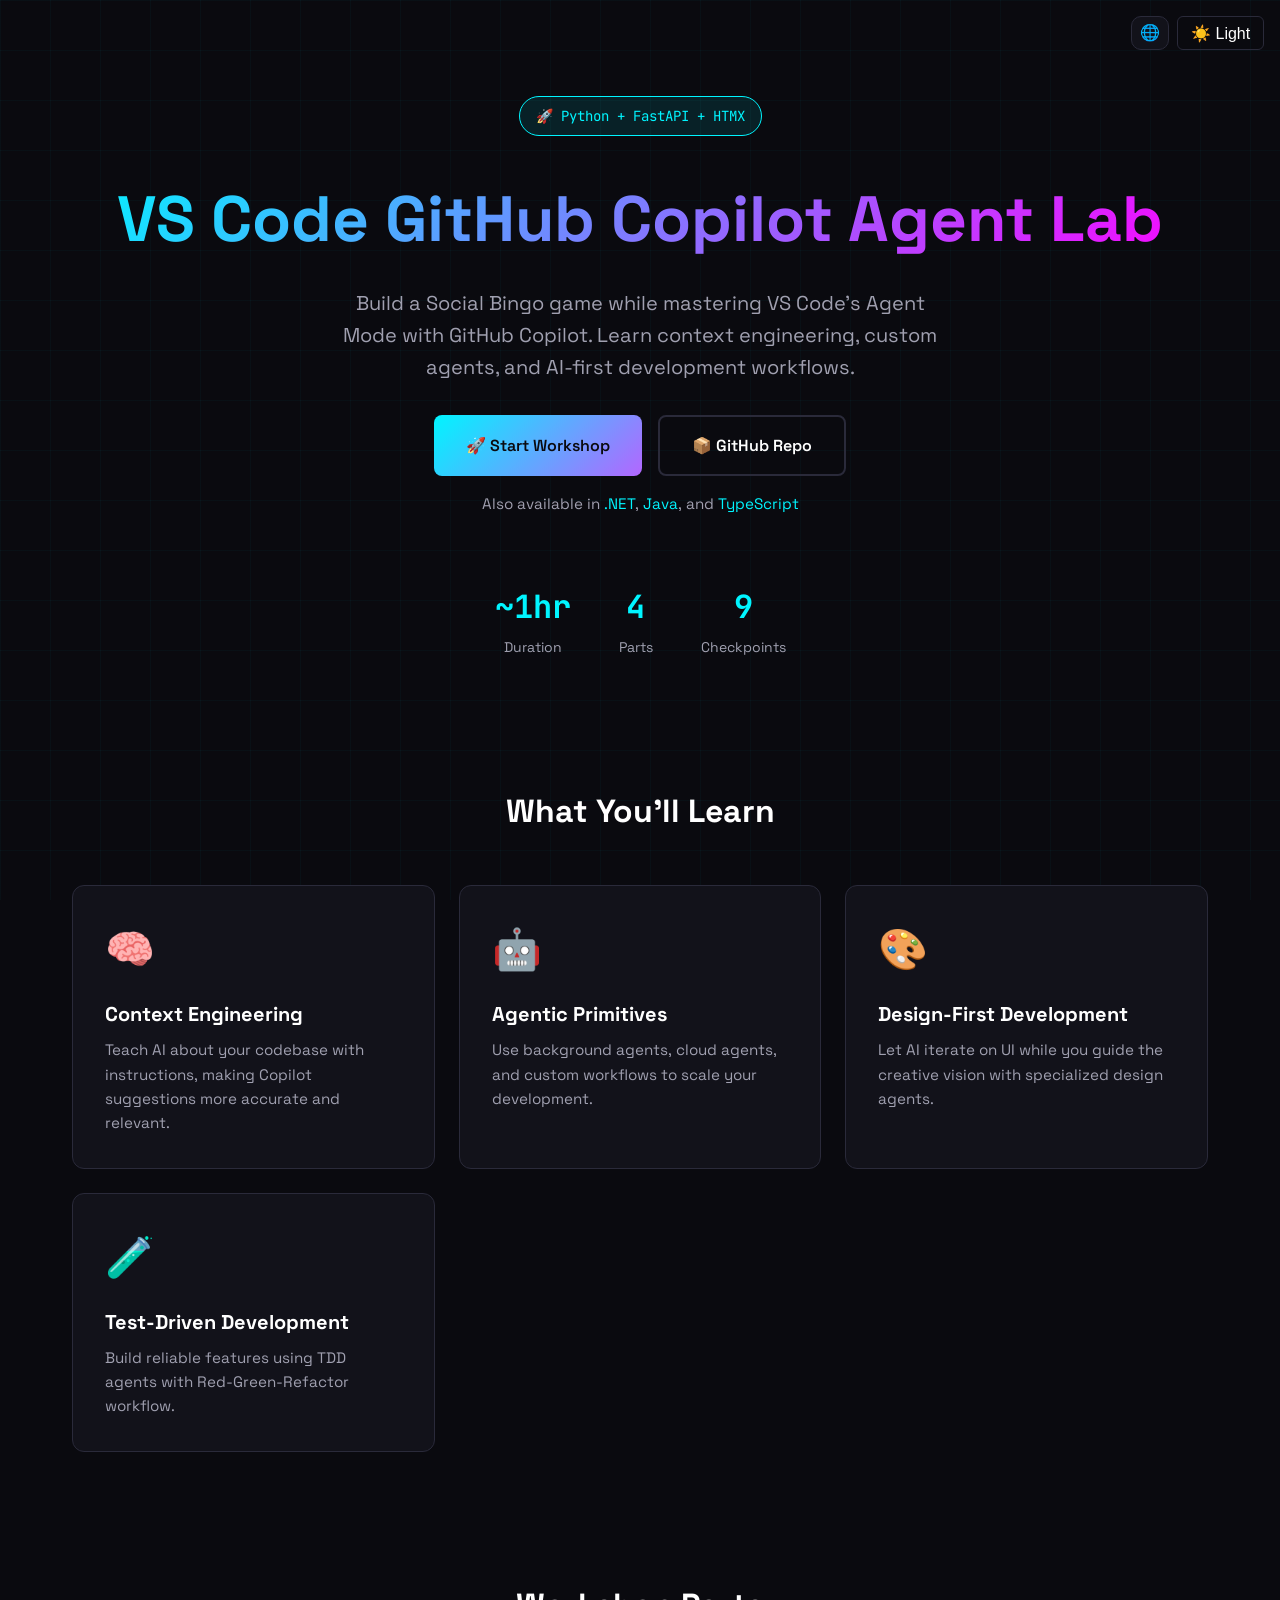
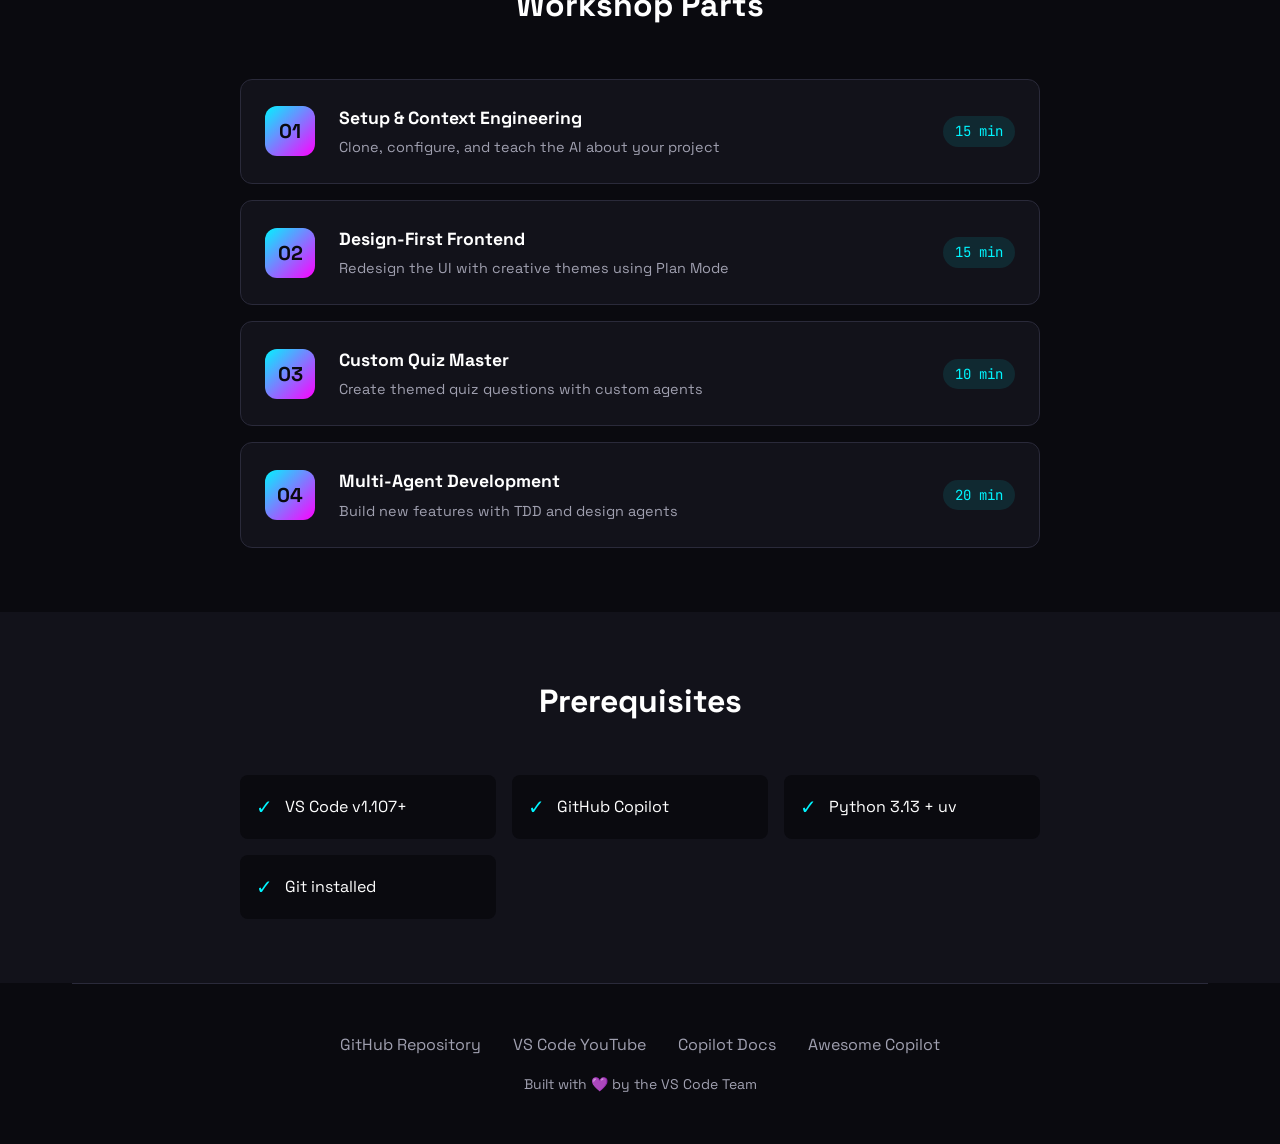
==== docs/index.html @ 02e46c15 "Initial commit" ====
<!DOCTYPE html>
<html lang="en">
<head>
    <!-- Google tag (gtag.js) -->
    <script async src="https://www.googletagmanager.com/gtag/js?id=G-LSC44NDPLQ"></script>
    <script>
      window.dataLayer = window.dataLayer || [];
      function gtag(){dataLayer.push(arguments);}
      gtag('js', new Date());
      gtag('config', 'G-LSC44NDPLQ');
    </script>
    <meta charset="UTF-8">
    <meta name="viewport" content="width=device-width, initial-scale=1.0">
    <title>VS Code GitHub Copilot Agent Lab | Python Edition</title>
    <link rel="preconnect" href="https://fonts.googleapis.com">
    <link rel="preconnect" href="https://fonts.gstatic.com" crossorigin>
    <link href="https://fonts.googleapis.com/css2?family=JetBrains+Mono:wght@400;700&family=Space+Grotesk:wght@400;500;700&display=swap" rel="stylesheet">
    <link rel="alternate" hreflang="en" href="https://copilot-dev-days.github.io/agent-lab-python/">
    <link rel="alternate" hreflang="pt-BR" href="https://copilot-dev-days.github.io/agent-lab-python/pt_BR/">
    <link rel="alternate" hreflang="es" href="https://copilot-dev-days.github.io/agent-lab-python/es/">
    <link rel="alternate" hreflang="x-default" href="https://copilot-dev-days.github.io/agent-lab-python/">
    <link rel="stylesheet" href="styles.css">
    <link rel="stylesheet" href="light-theme.css">
    <script src="theme-toggle.js"></script>
</head>
<body>
    <div style="position:fixed;top:1rem;right:1rem;z-index:1000;display:flex;gap:0.5rem;align-items:center;">
        <div class="locale-picker" id="localePicker">
            <button type="button" class="locale-toggle" aria-haspopup="listbox" aria-expanded="false" aria-label="Select language">🌐</button>
            <ul role="listbox" aria-label="Language">
                <li role="option" data-locale="en" aria-selected="true" class="active">🇬🇧 English</li>
                <li role="option" data-locale="es" aria-selected="false">🇪🇸 Español</li>
                <li role="option" data-locale="pt-BR" aria-selected="false">🇧🇷 Português (Brasil)</li>
            </ul>
        </div>
        <button class="theme-toggle" onclick="toggleTheme()">☀️ Light</button>
    </div>
    <div class="container">
        <!-- Hero -->
        <section class="hero">
            <span class="hero-badge">🚀 Python + FastAPI + HTMX</span>
            <h1>VS Code GitHub Copilot Agent Lab</h1>
            <p class="hero-subtitle">
                Build a Social Bingo game while mastering VS Code's Agent Mode with GitHub Copilot. 
                Learn context engineering, custom agents, and AI-first development workflows.
            </p>
            <div class="hero-cta">
                <a href="step.html?step=00-overview" class="btn btn-primary">
                    🚀 Start Workshop
                </a>
                <a href="https://github.com/copilot-dev-days/agent-lab-python" class="btn btn-secondary">
                    📦 GitHub Repo
                </a>
            </div>
            <p class="hero-also">Also available in <a href="https://copilot-dev-days.github.io/agent-lab-dotnet/">.NET</a>, <a href="https://copilot-dev-days.github.io/agent-lab-java/">Java</a>, and <a href="https://copilot-dev-days.github.io/agent-lab-typescript/">TypeScript</a></p>
            <div class="stats">
                <div class="stat">
                    <div class="stat-value">~1hr</div>
                    <div class="stat-label">Duration</div>
                </div>
                <div class="stat">
                    <div class="stat-value">4</div>
                    <div class="stat-label">Parts</div>
                </div>
                <div class="stat">
                    <div class="stat-value">9</div>
                    <div class="stat-label">Checkpoints</div>
                </div>
            </div>
        </section>

        <!-- Features -->
        <section class="features">
            <h2 class="section-title">What You'll Learn</h2>
            <div class="features-grid">
                <div class="feature-card">
                    <div class="feature-icon">🧠</div>
                    <h3>Context Engineering</h3>
                    <p>Teach AI about your codebase with instructions, making Copilot suggestions more accurate and relevant.</p>
                </div>
                <div class="feature-card">
                    <div class="feature-icon">🤖</div>
                    <h3>Agentic Primitives</h3>
                    <p>Use background agents, cloud agents, and custom workflows to scale your development.</p>
                </div>
                <div class="feature-card">
                    <div class="feature-icon">🎨</div>
                    <h3>Design-First Development</h3>
                    <p>Let AI iterate on UI while you guide the creative vision with specialized design agents.</p>
                </div>
                <div class="feature-card">
                    <div class="feature-icon">🧪</div>
                    <h3>Test-Driven Development</h3>
                    <p>Build reliable features using TDD agents with Red-Green-Refactor workflow.</p>
                </div>
            </div>
        </section>

        <!-- Workshop Parts -->
        <section class="workshop">
            <h2 class="section-title">Workshop Parts</h2>
            <div class="parts-list">
                <a href="step.html?step=01-setup" class="part-card">
                    <div class="part-number">01</div>
                    <div class="part-content">
                        <h3>Setup & Context Engineering</h3>
                        <p>Clone, configure, and teach the AI about your project</p>
                    </div>
                    <span class="part-time">15 min</span>
                </a>
                <a href="step.html?step=02-design" class="part-card">
                    <div class="part-number">02</div>
                    <div class="part-content">
                        <h3>Design-First Frontend</h3>
                        <p>Redesign the UI with creative themes using Plan Mode</p>
                    </div>
                    <span class="part-time">15 min</span>
                </a>
                <a href="step.html?step=03-quiz-master" class="part-card">
                    <div class="part-number">03</div>
                    <div class="part-content">
                        <h3>Custom Quiz Master</h3>
                        <p>Create themed quiz questions with custom agents</p>
                    </div>
                    <span class="part-time">10 min</span>
                </a>
                <a href="step.html?step=04-multi-agent" class="part-card">
                    <div class="part-number">04</div>
                    <div class="part-content">
                        <h3>Multi-Agent Development</h3>
                        <p>Build new features with TDD and design agents</p>
                    </div>
                    <span class="part-time">20 min</span>
                </a>
            </div>
        </section>
    </div>

    <!-- Prerequisites -->
    <section class="prereqs">
        <div class="container">
            <h2 class="section-title">Prerequisites</h2>
            <div class="prereqs-grid">
                <div class="prereq-item">
                    <span class="prereq-check">✓</span>
                    <span>VS Code v1.107+</span>
                </div>
                <div class="prereq-item">
                    <span class="prereq-check">✓</span>
                    <span>GitHub Copilot</span>
                </div>
                <div class="prereq-item">
                    <span class="prereq-check">✓</span>
                    <span>Python 3.13 + uv</span>
                </div>
                <div class="prereq-item">
                    <span class="prereq-check">✓</span>
                    <span>Git installed</span>
                </div>
            </div>
        </div>
    </section>

    <div class="container">
        <!-- Footer -->
        <footer>
            <div class="footer-links">
                <a href="https://github.com/copilot-dev-days/agent-lab-python">GitHub Repository</a>
                <a href="https://www.youtube.com/code">VS Code YouTube</a>
                <a href="https://code.visualstudio.com/docs/copilot/overview">Copilot Docs</a>
                <a href="https://github.com/github/awesome-copilot">Awesome Copilot</a>
            </div>
            <p class="footer-credit">
                Built with 💜 by the VS Code Team
            </p>
        </footer>
    </div>

    <script>
    (function(){
      var match=location.pathname.match(/\/(pt_BR|es)\//);
      var locale=match?match[1]:'en';
      var picker=document.getElementById('localePicker');
      if(!picker)return;
      var btn=picker.querySelector('.locale-toggle'),list=picker.querySelector('ul');
      list.querySelectorAll('li').forEach(function(li){
        var l=li.dataset.locale==='pt-BR'?'pt_BR':li.dataset.locale;
        if(l===locale){li.classList.add('active');li.setAttribute('aria-selected','true');}
        else{li.classList.remove('active');li.setAttribute('aria-selected','false');}
      });
      function open(){list.style.display='block';btn.setAttribute('aria-expanded','true');}
      function close(){list.style.display='none';btn.setAttribute('aria-expanded','false');}
      btn.addEventListener('click',function(e){e.stopPropagation();list.style.display==='block'?close():open();});
      document.addEventListener('click',close);
      document.addEventListener('keydown',function(e){if(e.key==='Escape')close();});
      list.querySelectorAll('li').forEach(function(li){
        li.addEventListener('click',function(e){
          e.stopPropagation();
          var t=li.dataset.locale==='pt-BR'?'pt_BR':li.dataset.locale;
          if(t===locale){close();return;}
          var p=location.pathname;
          if(locale!=='en')p=p.replace(new RegExp('/'+locale+'/'),'/');;
          if(t!=='en'){var base=p.replace(/\/index\.html$/,'/');if(!base.endsWith('/'))base+='/';p=base+t+'/';}
          localStorage.setItem('preferred-locale',t);
          window.location.href=p;
        });
      });
    })();
    </script>
</body>
</html>
---- docs/styles.css ----
:root {
    --bg-dark: #0a0a0f;
    --bg-card: #12121a;
    --neon-cyan: #00f5ff;
    --neon-magenta: #ff00ff;
    --neon-purple: #b366ff;
    --text-primary: #ffffff;
    --text-secondary: #a0a0b0;
    --border-color: #2a2a3a;
}

* {
    margin: 0;
    padding: 0;
    box-sizing: border-box;
}

body {
    font-family: 'Space Grotesk', sans-serif;
    background: var(--bg-dark);
    color: var(--text-primary);
    line-height: 1.6;
    min-height: 100vh;
}

/* Animated grid background */
body::before {
    content: '';
    position: fixed;
    top: 0;
    left: 0;
    width: 100%;
    height: 100%;
    background: 
        linear-gradient(90deg, rgba(0,245,255,0.03) 1px, transparent 1px),
        linear-gradient(rgba(0,245,255,0.03) 1px, transparent 1px);
    background-size: 50px 50px;
    pointer-events: none;
    z-index: -1;
}

.container {
    max-width: 1200px;
    margin: 0 auto;
    padding: 0 2rem;
}

/* Hero Section */
.hero {
    padding: 6rem 0 4rem;
    text-align: center;
    position: relative;
}

.hero-badge {
    display: inline-block;
    padding: 0.5rem 1rem;
    background: rgba(0,245,255,0.1);
    border: 1px solid var(--neon-cyan);
    border-radius: 50px;
    font-size: 0.875rem;
    color: var(--neon-cyan);
    margin-bottom: 2rem;
    font-family: 'JetBrains Mono', monospace;
}

.hero h1 {
    font-size: clamp(2.5rem, 6vw, 4rem);
    font-weight: 700;
    margin-bottom: 1rem;
    background: linear-gradient(135deg, var(--neon-cyan), var(--neon-magenta));
    -webkit-background-clip: text;
    -webkit-text-fill-color: transparent;
    background-clip: text;
}

.hero-subtitle {
    font-size: 1.25rem;
    color: var(--text-secondary);
    max-width: 600px;
    margin: 0 auto 2rem;
}

.hero-cta {
    display: flex;
    gap: 1rem;
    justify-content: center;
    flex-wrap: wrap;
}

.btn {
    display: inline-flex;
    align-items: center;
    gap: 0.5rem;
    padding: 1rem 2rem;
    border-radius: 8px;
    font-weight: 600;
    text-decoration: none;
    transition: all 0.3s ease;
    font-size: 1rem;
}

.btn-primary {
    background: linear-gradient(135deg, var(--neon-cyan), var(--neon-purple));
    color: var(--bg-dark);
}

.btn-primary:hover {
    transform: translateY(-2px);
    box-shadow: 0 10px 40px rgba(0,245,255,0.3);
}

.btn-secondary {
    background: transparent;
    border: 2px solid var(--border-color);
    color: var(--text-primary);
}

.btn-secondary:hover {
    border-color: var(--neon-cyan);
    color: var(--neon-cyan);
}

/* Stats */
.stats {
    display: flex;
    justify-content: center;
    gap: 3rem;
    margin-top: 4rem;
    flex-wrap: wrap;
}

.stat {
    text-align: center;
}

.stat-value {
    font-size: 2rem;
    font-weight: 700;
    color: var(--neon-cyan);
    font-family: 'JetBrains Mono', monospace;
}

.stat-label {
    font-size: 0.875rem;
    color: var(--text-secondary);
    margin-top: 0.25rem;
}

/* Features Section */
.features {
    padding: 4rem 0;
}

.section-title {
    font-size: 2rem;
    text-align: center;
    margin-bottom: 3rem;
}

.features-grid {
    display: grid;
    grid-template-columns: repeat(auto-fit, minmax(280px, 1fr));
    gap: 1.5rem;
}

.feature-card {
    background: var(--bg-card);
    border: 1px solid var(--border-color);
    border-radius: 12px;
    padding: 2rem;
    transition: all 0.3s ease;
}

.feature-card:hover {
    border-color: var(--neon-cyan);
    transform: translateY(-4px);
}

.feature-icon {
    font-size: 2.5rem;
    margin-bottom: 1rem;
}

.feature-card h3 {
    font-size: 1.25rem;
    margin-bottom: 0.5rem;
}

.feature-card p {
    color: var(--text-secondary);
    font-size: 0.95rem;
}

/* Workshop Parts */
.workshop {
    padding: 4rem 0;
}

.parts-list {
    display: flex;
    flex-direction: column;
    gap: 1rem;
    max-width: 800px;
    margin: 0 auto;
}

.part-card {
    display: flex;
    align-items: center;
    gap: 1.5rem;
    background: var(--bg-card);
    border: 1px solid var(--border-color);
    border-radius: 12px;
    padding: 1.5rem;
    text-decoration: none;
    color: inherit;
    transition: all 0.3s ease;
}

.part-card:hover {
    border-color: var(--neon-magenta);
    background: rgba(255,0,255,0.05);
}

.part-number {
    width: 50px;
    height: 50px;
    display: flex;
    align-items: center;
    justify-content: center;
    background: linear-gradient(135deg, var(--neon-cyan), var(--neon-magenta));
    border-radius: 12px;
    font-weight: 700;
    font-size: 1.25rem;
    color: var(--bg-dark);
    flex-shrink: 0;
}

.part-content {
    flex: 1;
}

.part-content h3 {
    font-size: 1.1rem;
    margin-bottom: 0.25rem;
}

.part-content p {
    color: var(--text-secondary);
    font-size: 0.9rem;
}

.part-time {
    font-family: 'JetBrains Mono', monospace;
    font-size: 0.875rem;
    color: var(--neon-cyan);
    padding: 0.25rem 0.75rem;
    background: rgba(0,245,255,0.1);
    border-radius: 50px;
}

/* Prerequisites */
.prereqs {
    padding: 4rem 0;
    background: var(--bg-card);
}

.prereqs-grid {
    display: grid;
    grid-template-columns: repeat(auto-fit, minmax(200px, 1fr));
    gap: 1rem;
    max-width: 800px;
    margin: 0 auto;
}

.prereq-item {
    display: flex;
    align-items: center;
    gap: 0.75rem;
    padding: 1rem;
    background: var(--bg-dark);
    border-radius: 8px;
}

.prereq-check {
    color: var(--neon-cyan);
    font-size: 1.25rem;
}

/* Footer */
footer {
    padding: 3rem 0;
    text-align: center;
    border-top: 1px solid var(--border-color);
}

.footer-links {
    display: flex;
    justify-content: center;
    gap: 2rem;
    margin-bottom: 1rem;
    flex-wrap: wrap;
}

.footer-links a {
    color: var(--text-secondary);
    text-decoration: none;
    transition: color 0.3s ease;
}

.footer-links a:hover {
    color: var(--neon-cyan);
}

.footer-credit {
    color: var(--text-secondary);
    font-size: 0.875rem;
}

/* Responsive */
@media (max-width: 768px) {
    .hero {
        padding: 4rem 0 3rem;
    }

    .stats {
        gap: 2rem;
    }

    .part-card {
        flex-direction: column;
        text-align: center;
    }

    .part-time {
        margin-top: 0.5rem;
    }
}

.hero-also {
    margin-top: 1rem;
    font-size: 0.95rem;
    color: var(--text-secondary);
}

.hero-also a {
    color: var(--neon-cyan);
    text-decoration: none;
    transition: color 0.3s ease;
}

.hero-also a:hover {
    color: var(--neon-magenta);
    text-decoration: underline;
}

/* --- Locale Picker --- */
.locale-picker { position: relative; display: inline-flex; }
.locale-toggle { display: flex; align-items: center; justify-content: center; padding: 8px; border-radius: 10px; border: 1px solid var(--border-color); background: var(--bg-card); color: var(--text-secondary); font-size: 1rem; line-height: 1; transition: all 0.2s; cursor: pointer; }
.locale-toggle:hover { background: var(--neon-cyan); color: #fff; border-color: var(--neon-cyan); }
.locale-picker ul { display: none; position: absolute; top: 100%; right: 0; margin: 4px 0 0; padding: 4px 0; list-style: none; background: var(--bg-card); border: 1px solid var(--border-color); border-radius: 10px; box-shadow: 0 4px 12px rgba(0,0,0,0.15); z-index: 100; min-width: 180px; }
.locale-picker li { padding: 8px 16px; cursor: pointer; font-size: 0.9rem; color: var(--text-primary); white-space: nowrap; transition: background 0.15s; }
.locale-picker li:hover { background: var(--neon-cyan); color: #fff; }
.locale-picker li.active { font-weight: 600; color: var(--neon-cyan); }
.locale-picker li.active:hover { color: #fff; }
---- docs/light-theme.css ----
html[data-theme="light"] {
    --bg-dark: #f5f5f7;
    --bg-card: #ffffff;
    --bg-code: #f0f0f5;
    --neon-cyan: #0077b6;
    --neon-magenta: #c2185b;
    --neon-purple: #7b1fa2;
    --text-primary: #1a1a2e;
    --text-secondary: #555570;
    --border-color: #d0d0dd;
    --success-green: #2e7d32;
    --warning-yellow: #f9a825;
}

html[data-theme="light"] body::before {
    background: linear-gradient(90deg, rgba(0,119,182,0.05) 1px, transparent 1px),
                linear-gradient(rgba(0,119,182,0.05) 1px, transparent 1px);
}

html[data-theme="light"] .hero::before {
    background: radial-gradient(ellipse at 50% 0%, rgba(0,119,182,0.15), transparent 70%);
}

html[data-theme="light"] .header {
    background: rgba(245,245,247,0.95);
}

html[data-theme="light"] code,
html[data-theme="light"] pre {
    background: var(--bg-code);
    color: #1a1a2e;
}

html[data-theme="light"] .btn-secondary {
    border-color: var(--border-color);
    color: var(--text-primary);
}

html[data-theme="light"] .btn-secondary:hover {
    background: rgba(0,119,182,0.1);
    border-color: var(--neon-cyan);
}

html[data-theme="light"] .card {
    box-shadow: 0 2px 8px rgba(0,0,0,0.08);
}

.theme-toggle {
    background: none;
    border: 1px solid var(--border-color);
    color: var(--text-primary);
    cursor: pointer;
    padding: 0.4rem 0.8rem;
    border-radius: 6px;
    font-size: 1rem;
    transition: all 0.3s ease;
    display: inline-flex;
    align-items: center;
    gap: 0.4rem;
}

.theme-toggle:hover {
    border-color: var(--neon-cyan);
    color: var(--neon-cyan);
}
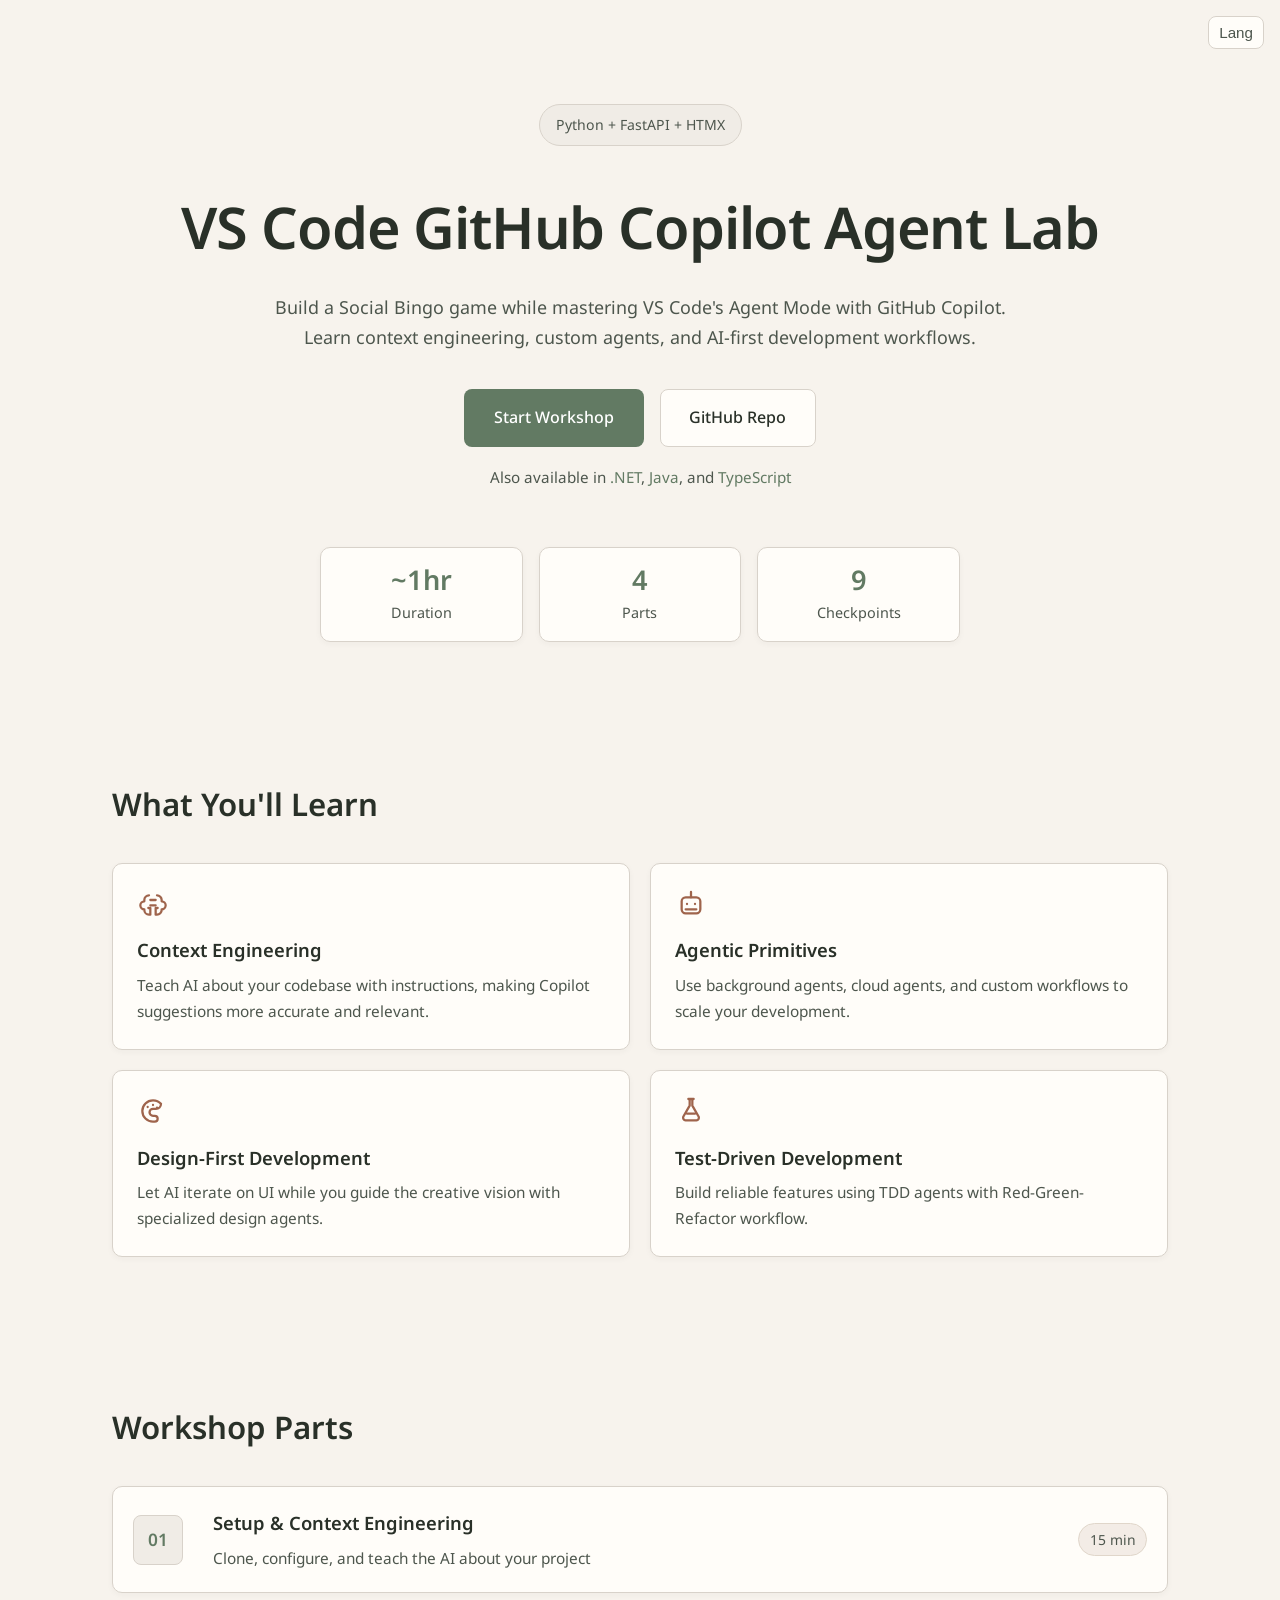
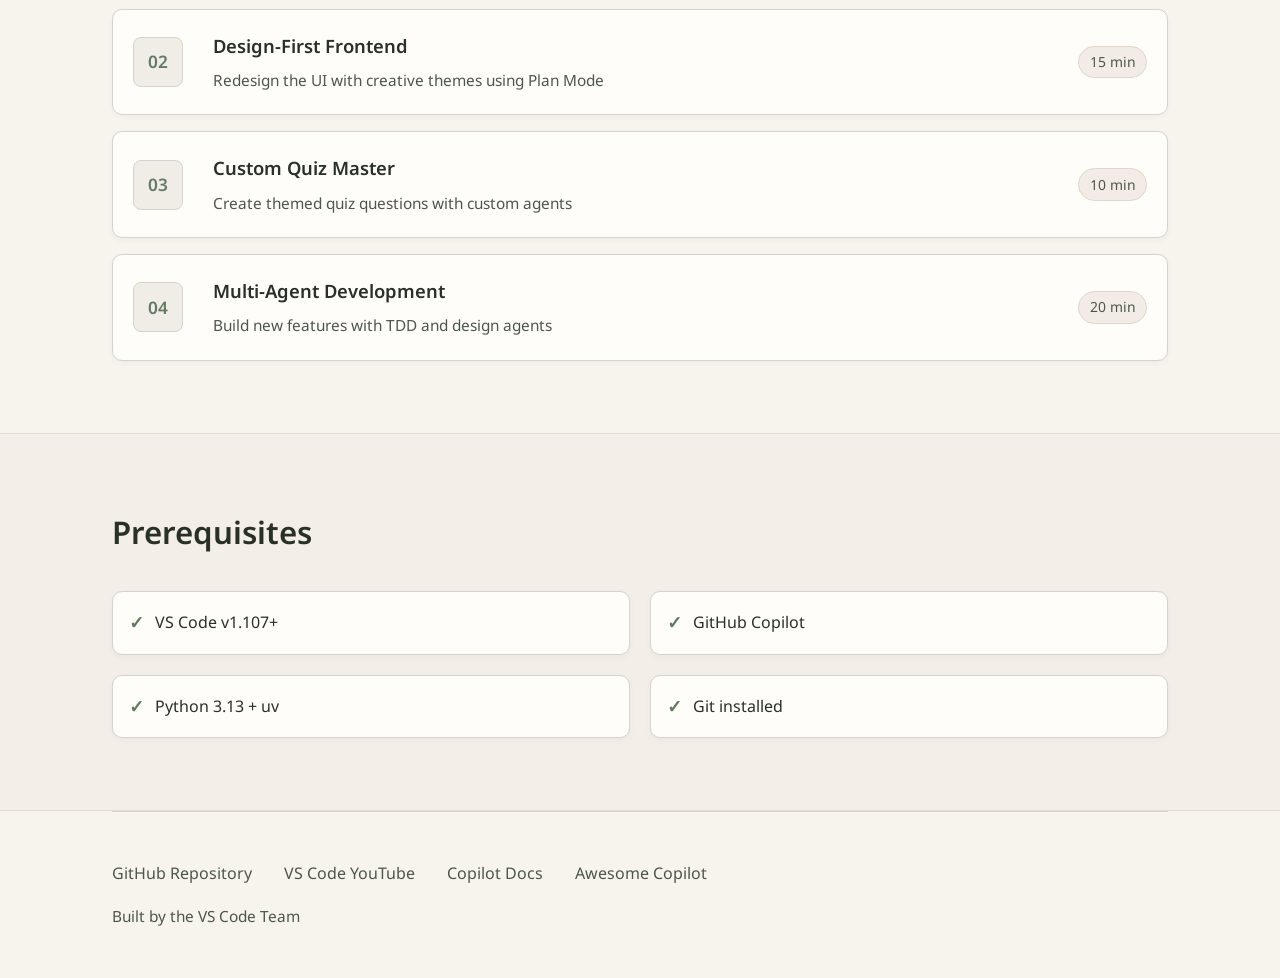
==== commit 881fb69d: "Changes before error encountered Agent-Logs-Url: https://github.com/abhijithbhat/demo/sessions/17c37" ====
--- a/docs/index.html
+++ b/docs/index.html
@@ -14,31 +14,28 @@
     <title>VS Code GitHub Copilot Agent Lab | Python Edition</title>
     <link rel="preconnect" href="https://fonts.googleapis.com">
     <link rel="preconnect" href="https://fonts.gstatic.com" crossorigin>
-    <link href="https://fonts.googleapis.com/css2?family=JetBrains+Mono:wght@400;700&family=Space+Grotesk:wght@400;500;700&display=swap" rel="stylesheet">
+    <link href="https://fonts.googleapis.com/css2?family=Noto+Sans:wght@400;500;600&display=swap" rel="stylesheet">
     <link rel="alternate" hreflang="en" href="https://copilot-dev-days.github.io/agent-lab-python/">
     <link rel="alternate" hreflang="pt-BR" href="https://copilot-dev-days.github.io/agent-lab-python/pt_BR/">
     <link rel="alternate" hreflang="es" href="https://copilot-dev-days.github.io/agent-lab-python/es/">
     <link rel="alternate" hreflang="x-default" href="https://copilot-dev-days.github.io/agent-lab-python/">
     <link rel="stylesheet" href="styles.css">
-    <link rel="stylesheet" href="light-theme.css">
-    <script src="theme-toggle.js"></script>
 </head>
 <body>
     <div style="position:fixed;top:1rem;right:1rem;z-index:1000;display:flex;gap:0.5rem;align-items:center;">
         <div class="locale-picker" id="localePicker">
-            <button type="button" class="locale-toggle" aria-haspopup="listbox" aria-expanded="false" aria-label="Select language">🌐</button>
+            <button type="button" class="locale-toggle" aria-haspopup="listbox" aria-expanded="false" aria-label="Select language">Lang</button>
             <ul role="listbox" aria-label="Language">
-                <li role="option" data-locale="en" aria-selected="true" class="active">🇬🇧 English</li>
-                <li role="option" data-locale="es" aria-selected="false">🇪🇸 Español</li>
-                <li role="option" data-locale="pt-BR" aria-selected="false">🇧🇷 Português (Brasil)</li>
+                <li role="option" data-locale="en" aria-selected="true" class="active">English</li>
+                <li role="option" data-locale="es" aria-selected="false">Español</li>
+                <li role="option" data-locale="pt-BR" aria-selected="false">Português (Brasil)</li>
             </ul>
         </div>
-        <button class="theme-toggle" onclick="toggleTheme()">☀️ Light</button>
     </div>
     <div class="container">
         <!-- Hero -->
         <section class="hero">
-            <span class="hero-badge">🚀 Python + FastAPI + HTMX</span>
+            <span class="hero-badge">Python + FastAPI + HTMX</span>
             <h1>VS Code GitHub Copilot Agent Lab</h1>
             <p class="hero-subtitle">
                 Build a Social Bingo game while mastering VS Code's Agent Mode with GitHub Copilot. 
@@ -46,10 +43,10 @@
             </p>
             <div class="hero-cta">
                 <a href="step.html?step=00-overview" class="btn btn-primary">
-                    🚀 Start Workshop
+                    Start Workshop
                 </a>
                 <a href="https://github.com/copilot-dev-days/agent-lab-python" class="btn btn-secondary">
-                    📦 GitHub Repo
+                    GitHub Repo
                 </a>
             </div>
             <p class="hero-also">Also available in <a href="https://copilot-dev-days.github.io/agent-lab-dotnet/">.NET</a>, <a href="https://copilot-dev-days.github.io/agent-lab-java/">Java</a>, and <a href="https://copilot-dev-days.github.io/agent-lab-typescript/">TypeScript</a></p>
@@ -74,22 +71,22 @@
             <h2 class="section-title">What You'll Learn</h2>
             <div class="features-grid">
                 <div class="feature-card">
-                    <div class="feature-icon">🧠</div>
+                    <div class="feature-icon" aria-hidden="true"><svg viewBox="0 0 24 24"><path d="M9 5.5a3.5 3.5 0 0 0-3.5 3.5V10a3 3 0 0 0 0 6v.5A3.5 3.5 0 0 0 9 20h1v-5H8.5M15 5.5A3.5 3.5 0 0 1 18.5 9V10a3 3 0 0 1 0 6v.5A3.5 3.5 0 0 1 15 20h-1v-5h1.5M10 9h4M10 13h4"/></svg></div>
                     <h3>Context Engineering</h3>
                     <p>Teach AI about your codebase with instructions, making Copilot suggestions more accurate and relevant.</p>
                 </div>
                 <div class="feature-card">
-                    <div class="feature-icon">🤖</div>
+                    <div class="feature-icon" aria-hidden="true"><svg viewBox="0 0 24 24"><rect x="5" y="7" width="14" height="12" rx="3"/><path d="M12 3v4M9 12h.01M15 12h.01M8 16h8"/></svg></div>
                     <h3>Agentic Primitives</h3>
                     <p>Use background agents, cloud agents, and custom workflows to scale your development.</p>
                 </div>
                 <div class="feature-card">
-                    <div class="feature-icon">🎨</div>
+                    <div class="feature-icon" aria-hidden="true"><svg viewBox="0 0 24 24"><path d="M12 4a8 8 0 1 0 0 16h1.3a2.2 2.2 0 0 0 0-4.4H12a2.6 2.6 0 0 1 0-5.2h2.2A3.8 3.8 0 0 0 18 6.6 8.1 8.1 0 0 0 12 4Z"/><path d="M8 9h.01M12 7.5h.01M15 9.5h.01"/></svg></div>
                     <h3>Design-First Development</h3>
                     <p>Let AI iterate on UI while you guide the creative vision with specialized design agents.</p>
                 </div>
                 <div class="feature-card">
-                    <div class="feature-icon">🧪</div>
+                    <div class="feature-icon" aria-hidden="true"><svg viewBox="0 0 24 24"><path d="M10 3h4M11 3v5l-4.8 8.3A2 2 0 0 0 7.9 19h8.2a2 2 0 0 0 1.7-2.7L13 8V3"/><path d="M9 14h6"/></svg></div>
                     <h3>Test-Driven Development</h3>
                     <p>Build reliable features using TDD agents with Red-Green-Refactor workflow.</p>
                 </div>
@@ -171,7 +168,7 @@
                 <a href="https://github.com/github/awesome-copilot">Awesome Copilot</a>
             </div>
             <p class="footer-credit">
-                Built with 💜 by the VS Code Team
+                Built by the VS Code Team
             </p>
         </footer>
     </div>
--- a/docs/styles.css
+++ b/docs/styles.css
@@ -1,12 +1,14 @@
 :root {
-    --bg-dark: #0a0a0f;
-    --bg-card: #12121a;
-    --neon-cyan: #00f5ff;
-    --neon-magenta: #ff00ff;
-    --neon-purple: #b366ff;
-    --text-primary: #ffffff;
-    --text-secondary: #a0a0b0;
-    --border-color: #2a2a3a;
+    --bg-page: #f7f3ed;
+    --bg-surface: #fffdf9;
+    --bg-muted: #f0ece6;
+    --text-primary: #293028;
+    --text-secondary: #4d564d;
+    --border-color: #d8d2ca;
+    --sage: #627a63;
+    --terracotta: #9f644c;
+    --shadow-soft: 0 8px 24px rgba(47, 53, 47, 0.05);
+    --shadow-subtle: 0 2px 6px rgba(47, 53, 47, 0.04);
 }
 
 * {
@@ -16,69 +18,48 @@
 }
 
 body {
-    font-family: 'Space Grotesk', sans-serif;
-    background: var(--bg-dark);
+    font-family: 'Noto Sans', 'Segoe UI', sans-serif;
+    background: var(--bg-page);
     color: var(--text-primary);
-    line-height: 1.6;
+    line-height: 1.7;
     min-height: 100vh;
 }
 
-/* Animated grid background */
-body::before {
-    content: '';
-    position: fixed;
-    top: 0;
-    left: 0;
-    width: 100%;
-    height: 100%;
-    background: 
-        linear-gradient(90deg, rgba(0,245,255,0.03) 1px, transparent 1px),
-        linear-gradient(rgba(0,245,255,0.03) 1px, transparent 1px);
-    background-size: 50px 50px;
-    pointer-events: none;
-    z-index: -1;
-}
-
 .container {
-    max-width: 1200px;
+    max-width: 1120px;
     margin: 0 auto;
     padding: 0 2rem;
 }
 
-/* Hero Section */
 .hero {
-    padding: 6rem 0 4rem;
+    padding: 6.5rem 0 4rem;
     text-align: center;
-    position: relative;
+    animation: fade-in-up 0.3s ease-out both;
 }
 
 .hero-badge {
     display: inline-block;
     padding: 0.5rem 1rem;
-    background: rgba(0,245,255,0.1);
-    border: 1px solid var(--neon-cyan);
-    border-radius: 50px;
-    font-size: 0.875rem;
-    color: var(--neon-cyan);
+    background: var(--bg-muted);
+    border: 1px solid var(--border-color);
+    border-radius: 999px;
+    font-size: 0.88rem;
+    color: var(--text-secondary);
     margin-bottom: 2rem;
-    font-family: 'JetBrains Mono', monospace;
 }
 
 .hero h1 {
-    font-size: clamp(2.5rem, 6vw, 4rem);
-    font-weight: 700;
+    font-size: clamp(2.4rem, 5vw, 3.6rem);
+    font-weight: 600;
     margin-bottom: 1rem;
-    background: linear-gradient(135deg, var(--neon-cyan), var(--neon-magenta));
-    -webkit-background-clip: text;
-    -webkit-text-fill-color: transparent;
-    background-clip: text;
+    letter-spacing: -0.02em;
 }
 
 .hero-subtitle {
-    font-size: 1.25rem;
-    color: var(--text-secondary);
-    max-width: 600px;
-    margin: 0 auto 2rem;
+    font-size: 1.12rem;
+    color: var(--text-secondary);
+    max-width: 760px;
+    margin: 0 auto 2.25rem;
 }
 
 .hero-cta {
@@ -91,136 +72,165 @@
 .btn {
     display: inline-flex;
     align-items: center;
-    gap: 0.5rem;
-    padding: 1rem 2rem;
+    justify-content: center;
+    padding: 0.9rem 1.8rem;
     border-radius: 8px;
-    font-weight: 600;
+    font-weight: 500;
     text-decoration: none;
-    transition: all 0.3s ease;
+    transition: background-color 0.2s ease, border-color 0.2s ease;
     font-size: 1rem;
+    border: 1px solid transparent;
 }
 
 .btn-primary {
-    background: linear-gradient(135deg, var(--neon-cyan), var(--neon-purple));
-    color: var(--bg-dark);
+    background: var(--sage);
+    color: #fff;
 }
 
 .btn-primary:hover {
-    transform: translateY(-2px);
-    box-shadow: 0 10px 40px rgba(0,245,255,0.3);
+    background: #6e836f;
 }
 
 .btn-secondary {
-    background: transparent;
-    border: 2px solid var(--border-color);
+    background: var(--bg-surface);
+    border-color: var(--border-color);
     color: var(--text-primary);
 }
 
 .btn-secondary:hover {
-    border-color: var(--neon-cyan);
-    color: var(--neon-cyan);
-}
-
-/* Stats */
+    border-color: var(--sage);
+    color: var(--sage);
+}
+
+.hero-also {
+    margin-top: 1.15rem;
+    font-size: 0.95rem;
+    color: var(--text-secondary);
+}
+
+.hero-also a {
+    color: var(--sage);
+    text-decoration: none;
+}
+
+.hero-also a:hover {
+    text-decoration: underline;
+}
+
 .stats {
-    display: flex;
-    justify-content: center;
-    gap: 3rem;
-    margin-top: 4rem;
-    flex-wrap: wrap;
+    display: grid;
+    grid-template-columns: repeat(3, minmax(120px, 1fr));
+    gap: 1rem;
+    max-width: 640px;
+    margin: 3.5rem auto 0;
 }
 
 .stat {
     text-align: center;
+    padding: 1rem;
+    background: var(--bg-surface);
+    border: 1px solid var(--border-color);
+    border-radius: 10px;
+    box-shadow: var(--shadow-subtle);
 }
 
 .stat-value {
-    font-size: 2rem;
-    font-weight: 700;
-    color: var(--neon-cyan);
-    font-family: 'JetBrains Mono', monospace;
+    font-size: 1.7rem;
+    font-weight: 600;
+    color: var(--sage);
+    line-height: 1.2;
 }
 
 .stat-label {
-    font-size: 0.875rem;
+    font-size: 0.9rem;
     color: var(--text-secondary);
     margin-top: 0.25rem;
 }
 
-/* Features Section */
-.features {
-    padding: 4rem 0;
+.features,
+.workshop,
+.prereqs {
+    padding: 4.5rem 0;
 }
 
 .section-title {
-    font-size: 2rem;
-    text-align: center;
-    margin-bottom: 3rem;
-}
-
-.features-grid {
+    font-size: 1.95rem;
+    font-weight: 600;
+    text-align: left;
+    margin-bottom: 2rem;
+}
+
+.features-grid,
+.prereqs-grid {
     display: grid;
-    grid-template-columns: repeat(auto-fit, minmax(280px, 1fr));
-    gap: 1.5rem;
+    grid-template-columns: repeat(2, minmax(0, 1fr));
+    gap: 1.25rem;
+}
+
+.feature-card,
+.prereq-item,
+.part-card {
+    background: var(--bg-surface);
+    border: 1px solid var(--border-color);
+    border-radius: 10px;
+    box-shadow: var(--shadow-subtle);
 }
 
 .feature-card {
-    background: var(--bg-card);
-    border: 1px solid var(--border-color);
-    border-radius: 12px;
-    padding: 2rem;
-    transition: all 0.3s ease;
-}
-
-.feature-card:hover {
-    border-color: var(--neon-cyan);
-    transform: translateY(-4px);
+    padding: 1.5rem;
 }
 
 .feature-icon {
-    font-size: 2.5rem;
-    margin-bottom: 1rem;
-}
-
-.feature-card h3 {
-    font-size: 1.25rem;
-    margin-bottom: 0.5rem;
-}
-
-.feature-card p {
-    color: var(--text-secondary);
-    font-size: 0.95rem;
-}
-
-/* Workshop Parts */
-.workshop {
-    padding: 4rem 0;
+    width: 2rem;
+    height: 2rem;
+    margin-bottom: 0.9rem;
+    color: var(--terracotta);
+}
+
+.feature-icon svg {
+    width: 100%;
+    height: 100%;
+    stroke: currentColor;
+    fill: none;
+    stroke-width: 1.7;
+    stroke-linecap: round;
+    stroke-linejoin: round;
+}
+
+.feature-card h3,
+.part-content h3 {
+    font-size: 1.15rem;
+    font-weight: 600;
+    margin-bottom: 0.45rem;
+}
+
+.feature-card p,
+.part-content p,
+.footer-credit {
+    color: var(--text-secondary);
+    font-size: 0.96rem;
 }
 
 .parts-list {
-    display: flex;
-    flex-direction: column;
+    display: grid;
+    grid-template-columns: 1fr;
     gap: 1rem;
-    max-width: 800px;
-    margin: 0 auto;
 }
 
 .part-card {
-    display: flex;
+    display: grid;
+    grid-template-columns: 60px 1fr auto;
     align-items: center;
-    gap: 1.5rem;
-    background: var(--bg-card);
-    border: 1px solid var(--border-color);
-    border-radius: 12px;
-    padding: 1.5rem;
+    gap: 1.25rem;
+    padding: 1.25rem;
     text-decoration: none;
     color: inherit;
-    transition: all 0.3s ease;
+    transition: border-color 0.2s ease, box-shadow 0.2s ease;
 }
 
 .part-card:hover {
-    border-color: var(--neon-magenta);
-    background: rgba(255,0,255,0.05);
+    border-color: #c7beb4;
+    box-shadow: var(--shadow-soft);
 }
 
 .part-number {
@@ -229,138 +239,174 @@
     display: flex;
     align-items: center;
     justify-content: center;
-    background: linear-gradient(135deg, var(--neon-cyan), var(--neon-magenta));
-    border-radius: 12px;
-    font-weight: 700;
-    font-size: 1.25rem;
-    color: var(--bg-dark);
-    flex-shrink: 0;
-}
-
-.part-content {
-    flex: 1;
-}
-
-.part-content h3 {
-    font-size: 1.1rem;
-    margin-bottom: 0.25rem;
-}
-
-.part-content p {
-    color: var(--text-secondary);
-    font-size: 0.9rem;
+    border-radius: 8px;
+    background: var(--bg-muted);
+    border: 1px solid var(--border-color);
+    font-weight: 600;
+    color: var(--sage);
+    font-size: 1.08rem;
 }
 
 .part-time {
-    font-family: 'JetBrains Mono', monospace;
-    font-size: 0.875rem;
-    color: var(--neon-cyan);
-    padding: 0.25rem 0.75rem;
-    background: rgba(0,245,255,0.1);
-    border-radius: 50px;
-}
-
-/* Prerequisites */
+    font-size: 0.87rem;
+    color: var(--text-secondary);
+    padding: 0.22rem 0.65rem;
+    border-radius: 999px;
+    background: #f3ece6;
+    border: 1px solid #e0d6ca;
+}
+
 .prereqs {
-    padding: 4rem 0;
-    background: var(--bg-card);
-}
-
-.prereqs-grid {
-    display: grid;
-    grid-template-columns: repeat(auto-fit, minmax(200px, 1fr));
-    gap: 1rem;
-    max-width: 800px;
-    margin: 0 auto;
+    background: #f3eee8;
+    border-top: 1px solid #e5ddd2;
+    border-bottom: 1px solid #e5ddd2;
 }
 
 .prereq-item {
     display: flex;
     align-items: center;
-    gap: 0.75rem;
+    gap: 0.7rem;
     padding: 1rem;
-    background: var(--bg-dark);
-    border-radius: 8px;
 }
 
 .prereq-check {
-    color: var(--neon-cyan);
-    font-size: 1.25rem;
-}
-
-/* Footer */
+    color: var(--sage);
+    font-size: 1.1rem;
+    font-weight: 600;
+}
+
 footer {
     padding: 3rem 0;
-    text-align: center;
     border-top: 1px solid var(--border-color);
 }
 
 .footer-links {
     display: flex;
+    flex-wrap: wrap;
+    gap: 1rem 2rem;
+    margin-bottom: 1rem;
+}
+
+.footer-links a {
+    color: var(--text-secondary);
+    text-decoration: none;
+}
+
+.footer-links a:hover {
+    color: var(--sage);
+}
+
+.locale-picker {
+    position: relative;
+    display: inline-flex;
+}
+
+.locale-toggle {
+    display: flex;
+    align-items: center;
     justify-content: center;
-    gap: 2rem;
-    margin-bottom: 1rem;
-    flex-wrap: wrap;
-}
-
-.footer-links a {
-    color: var(--text-secondary);
-    text-decoration: none;
-    transition: color 0.3s ease;
-}
-
-.footer-links a:hover {
-    color: var(--neon-cyan);
-}
-
-.footer-credit {
-    color: var(--text-secondary);
-    font-size: 0.875rem;
-}
-
-/* Responsive */
+    padding: 8px 10px;
+    border-radius: 8px;
+    border: 1px solid var(--border-color);
+    background: var(--bg-surface);
+    color: var(--text-secondary);
+    font-size: 0.95rem;
+    line-height: 1;
+    cursor: pointer;
+}
+
+.locale-toggle:hover {
+    border-color: var(--sage);
+    color: var(--sage);
+}
+
+.locale-picker ul {
+    display: none;
+    position: absolute;
+    top: 100%;
+    right: 0;
+    margin: 4px 0 0;
+    padding: 4px 0;
+    list-style: none;
+    background: var(--bg-surface);
+    border: 1px solid var(--border-color);
+    border-radius: 8px;
+    box-shadow: var(--shadow-soft);
+    z-index: 100;
+    min-width: 180px;
+}
+
+.locale-picker li {
+    padding: 8px 16px;
+    cursor: pointer;
+    font-size: 0.9rem;
+    color: var(--text-primary);
+    white-space: nowrap;
+}
+
+.locale-picker li:hover {
+    background: var(--bg-muted);
+}
+
+.locale-picker li.active {
+    font-weight: 600;
+    color: var(--sage);
+}
+
+@keyframes fade-in-up {
+    from {
+        opacity: 0;
+        transform: translateY(12px);
+    }
+    to {
+        opacity: 1;
+        transform: translateY(0);
+    }
+}
+
+@media (max-width: 900px) {
+    .features-grid,
+    .prereqs-grid {
+        grid-template-columns: 1fr;
+    }
+
+    .part-card {
+        grid-template-columns: 50px 1fr;
+    }
+
+    .part-time {
+        grid-column: 1 / -1;
+        justify-self: start;
+    }
+}
+
 @media (max-width: 768px) {
+    .container {
+        padding: 0 1.25rem;
+    }
+
     .hero {
-        padding: 4rem 0 3rem;
+        padding: 5rem 0 3rem;
     }
 
     .stats {
-        gap: 2rem;
-    }
-
-    .part-card {
-        flex-direction: column;
+        grid-template-columns: 1fr;
+    }
+
+    .section-title {
         text-align: center;
     }
 
-    .part-time {
-        margin-top: 0.5rem;
-    }
-}
-
-.hero-also {
-    margin-top: 1rem;
-    font-size: 0.95rem;
-    color: var(--text-secondary);
-}
-
-.hero-also a {
-    color: var(--neon-cyan);
-    text-decoration: none;
-    transition: color 0.3s ease;
-}
-
-.hero-also a:hover {
-    color: var(--neon-magenta);
-    text-decoration: underline;
-}
-
-/* --- Locale Picker --- */
-.locale-picker { position: relative; display: inline-flex; }
-.locale-toggle { display: flex; align-items: center; justify-content: center; padding: 8px; border-radius: 10px; border: 1px solid var(--border-color); background: var(--bg-card); color: var(--text-secondary); font-size: 1rem; line-height: 1; transition: all 0.2s; cursor: pointer; }
-.locale-toggle:hover { background: var(--neon-cyan); color: #fff; border-color: var(--neon-cyan); }
-.locale-picker ul { display: none; position: absolute; top: 100%; right: 0; margin: 4px 0 0; padding: 4px 0; list-style: none; background: var(--bg-card); border: 1px solid var(--border-color); border-radius: 10px; box-shadow: 0 4px 12px rgba(0,0,0,0.15); z-index: 100; min-width: 180px; }
-.locale-picker li { padding: 8px 16px; cursor: pointer; font-size: 0.9rem; color: var(--text-primary); white-space: nowrap; transition: background 0.15s; }
-.locale-picker li:hover { background: var(--neon-cyan); color: #fff; }
-.locale-picker li.active { font-weight: 600; color: var(--neon-cyan); }
-.locale-picker li.active:hover { color: #fff; }
+    .footer-links {
+        justify-content: center;
+    }
+}
+
+@media (prefers-reduced-motion: reduce) {
+    *,
+    *::before,
+    *::after {
+        animation: none !important;
+        transition: none !important;
+    }
+}
